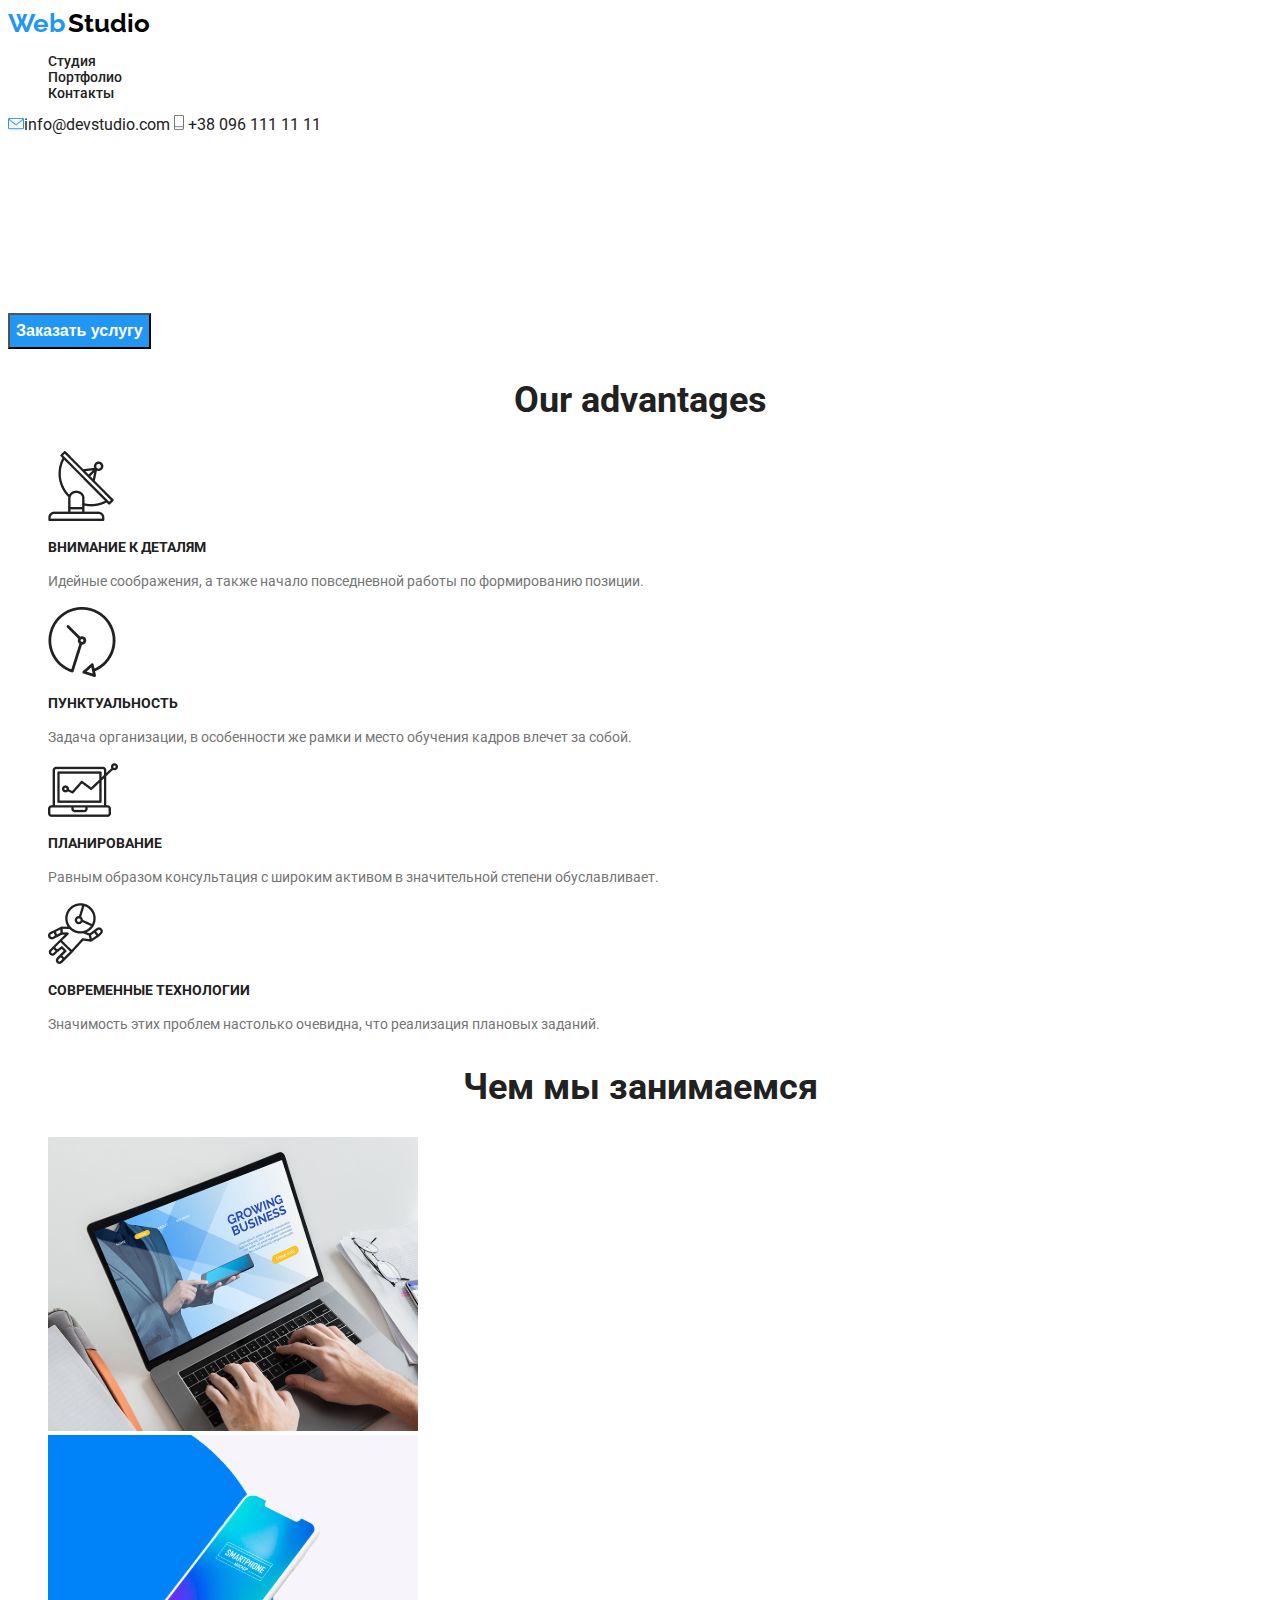
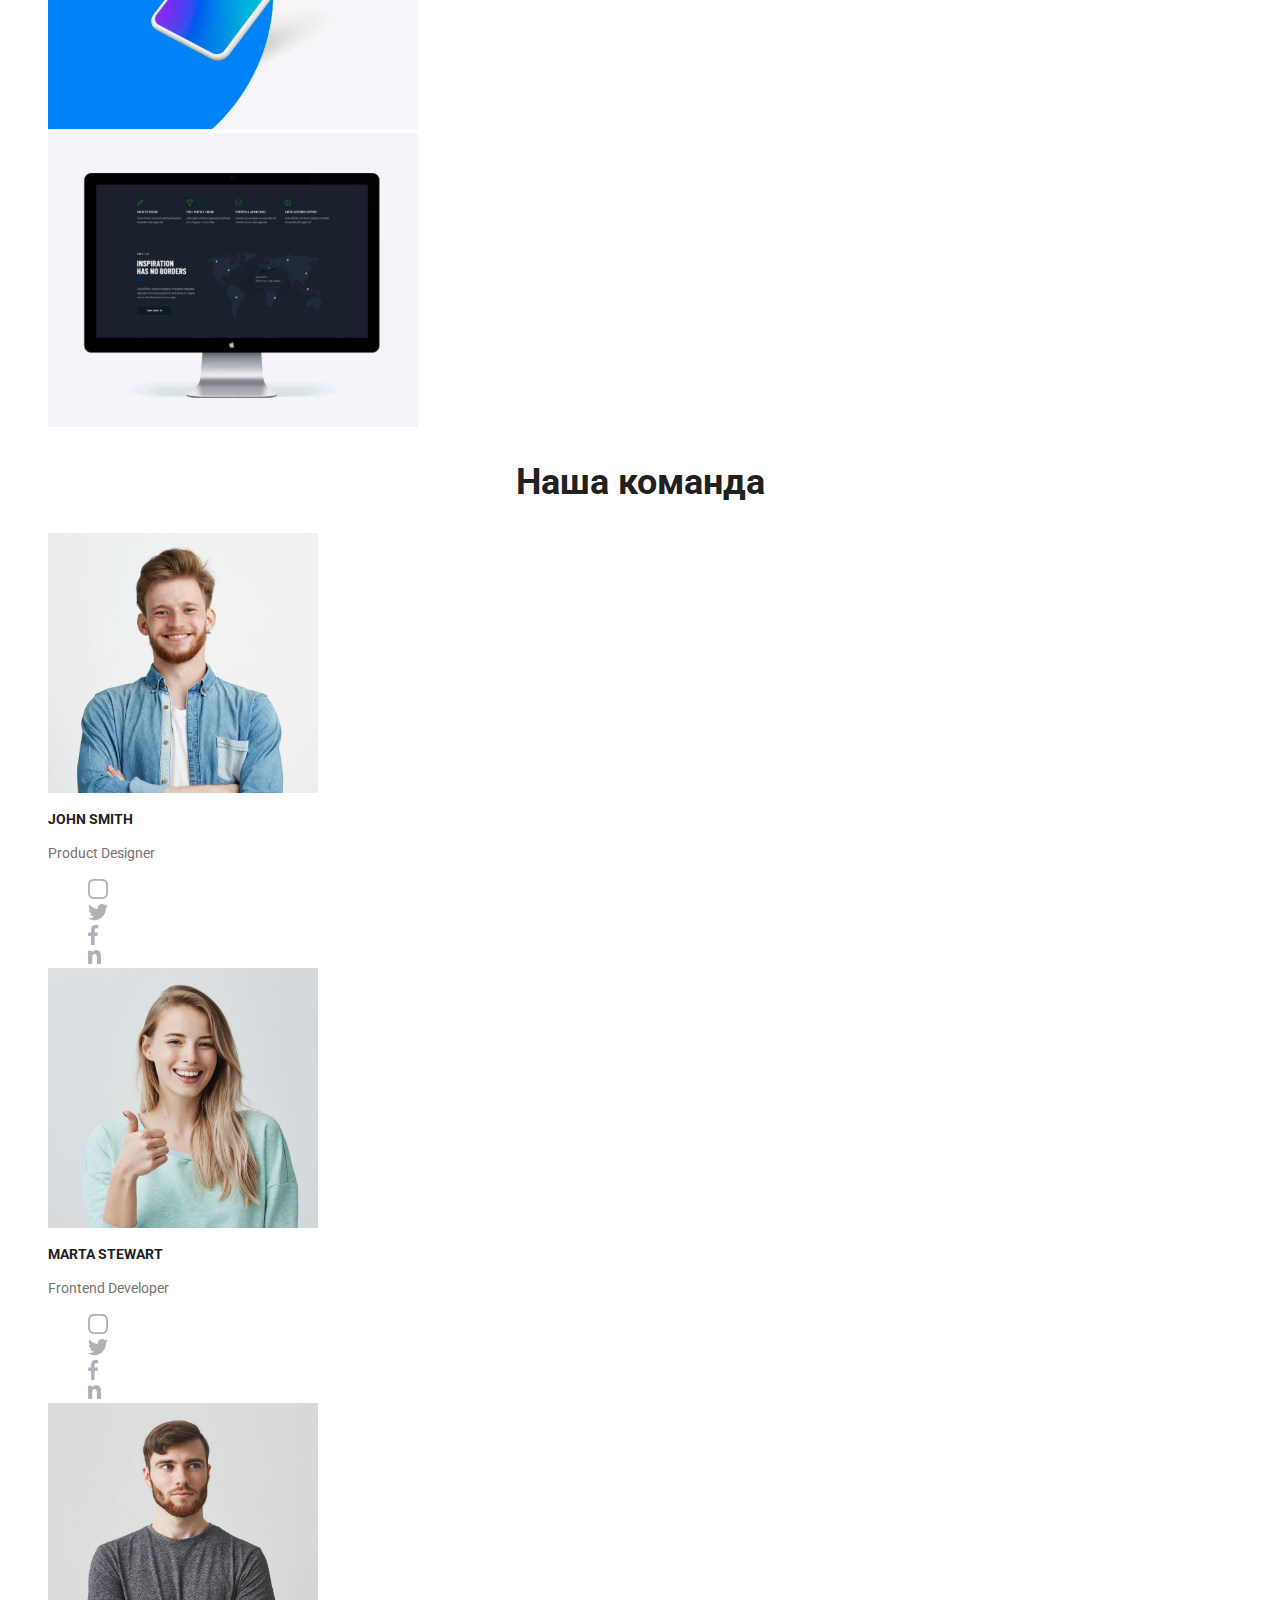
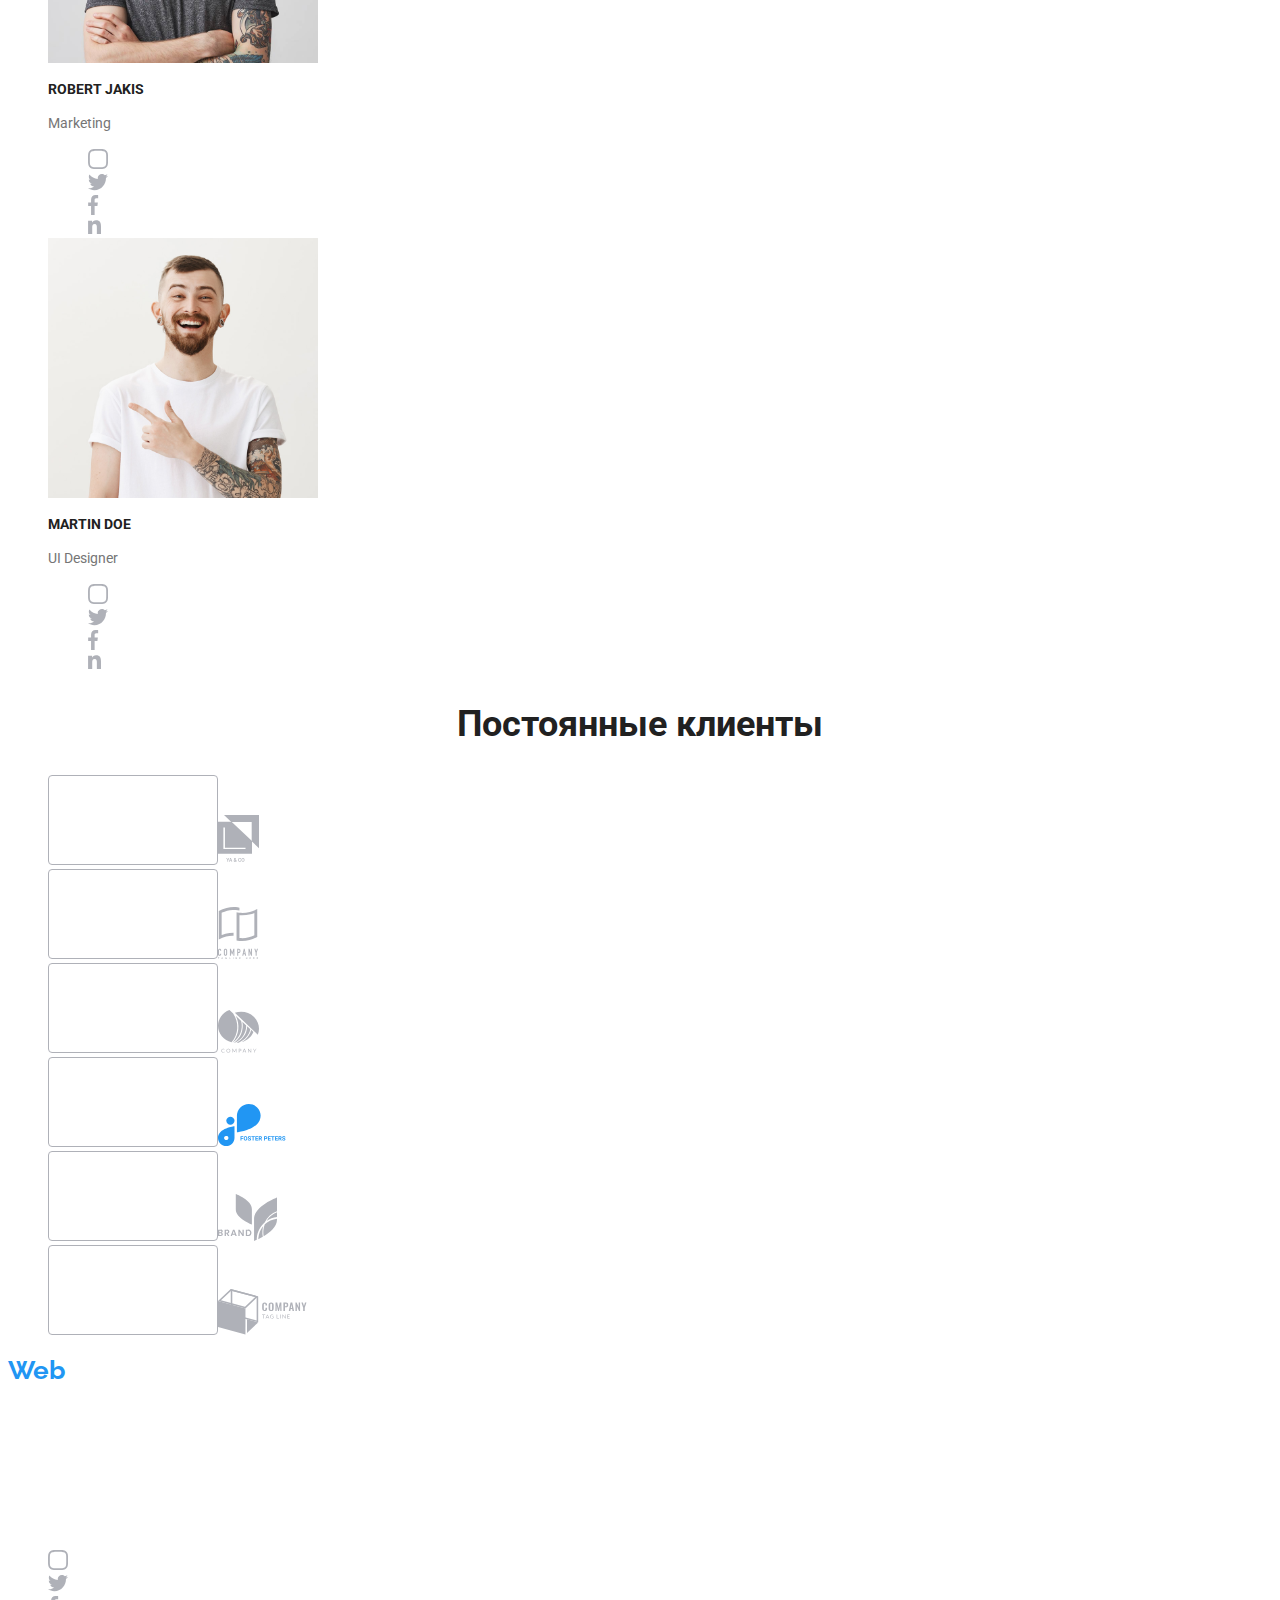
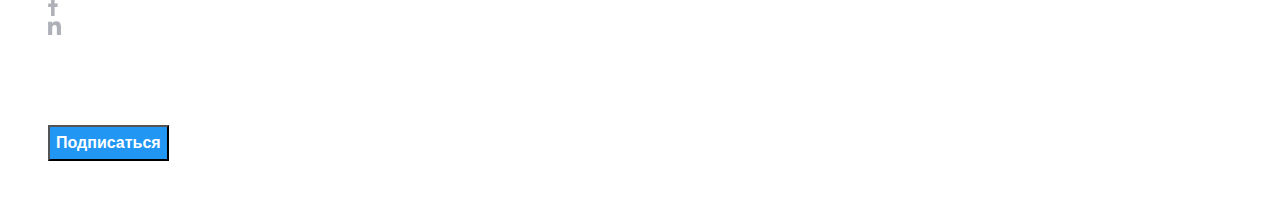
==== index.html @ f3fdbcf2 "скопировала файлы из второго задания" ====
<!DOCTYPE html>
<html lang="">
  <head>
    <meta charset="UTF-8" />
    <meta name="viewport" content="width=device-width, initial-scale=1.0" />
    <title>Document</title>
    <link href="https://fonts.googleapis.com/css2?family=Raleway:wght@700&family=Roboto:wght@400;500;700;900&display=swap"
      rel="stylesheet">
    <link rel="stylesheet" href="./css/styles.css" />
  </head>

  <body>
    <main>
      <header>
        <nav class="nav-site">
          <a href="">
            <span class="logo-web">Web</span>
            <span class="logo-studio">Studio</span>
          </a>
          <ul class="list">
            <li><a class="paragraph" href="">Студия</a></li>
            <li><a class="paragraph" href="./portfolio.html">Портфолио</a></li>
            <li><a class="paragraph" href="">Контакты</a></li>
          </ul>
        </nav>

        <!--Contacts-->
        <div>
          <a class="paragraph" href="mailto:info@devstudio.com"
            ><img
              src="./img/envelope(hover).png"
              alt="иконка почты"
            />info@devstudio.com</a
          >
          <a class="paragraph" href="tel:+380961111111"
            ><img src="./img/Vector.png" alt="иконка телефона" /> +38 096 111 11
            11</a
          >
        </div>
      </header>
      <!--Services-->
      <section>
        <h1 class="main-title">Эффективные решения<br>для вашего бизнеса</h1>
        <button class="frame-button">
          <a class="button" href="">Заказать услугу</a>
        </button>
      </section>
      <!--Our advantages-->
      <section>
        <h2 class="submain-title">Our advantages</h2>
        <ul class="list">
          <li>
            <a href=""><img src="./img/Vector1.png" alt="спутник" /></a>
            <h3 class="title">Внимание к деталям</h3>
            <p class="subtitle">
              Идейные соображения, а также начало повседневной работы по
              формированию позиции.
            </p>
          </li>
          <li>
            <a href=""><img src="./img/Vector2.png" alt="часы" /></a>
            <h3 class="title">Пунктуальность</h3>
            <p class="subtitle">
              Задача организации, в особенности же рамки и место обучения кадров
              влечет за собой.
            </p>
          </li>
          <li>
            <a href=""><img src="./img/Vector3.png" alt="TV" /></a>
            <h3 class="title">Планирование</h3>
            <p class="subtitle">
              Равным образом консультация с широким активом в значительной
              степени обуславливает.
            </p>
          </li>
          <li>
            <a href=""><img src="./img/Vector4.png" alt="человечек" /></a>
            <h3 class="title">Современные технологии</h3>
            <p class="subtitle">
              Значимость этих проблем настолько очевидна, что реализация
              плановых заданий.
            </p>
          </li>
        </ul>
      </section>
      <!--What are you doing-->
      <section>
        <h2 class="submain-title">Чем мы занимаемся</h2>
        <ul class="list">
          <li>
            <img src="./img/img.svg" alt="ноут" /><a class="name-work" href=""
              >Десктопные приложения</a
            >
          </li>
          <li>
            <img src="./img/box.svg" alt="телефон" /><a
              class="name-work"
              href=""
              >Мобильные приложения</a
            >
          </li>
          <li>
            <img src="./img/img1.svg" alt="комп" /><a class="name-work" href=""
              >Дизайнерские решения</a
            >
          </li>
        </ul>
      </section>
      <!--Our team-->
      <section>
        <h2 class="submain-title">Наша команда</h2>
        <ul class="list">
          <li>
            <img src="./img/img2.svg" alt="Джон Смит" />
            <h3 class="title">John Smith</h3>
            <p class="subtitle">Product Designer</p>
            <ul class="list">
              <li>
                <a href=""> <img src="./img/instag.svg" alt="instagram" /></a>
              </li>
              <li>
                <a href=""><img src="./img/messeg.svg" alt="twitter" /></a>
              </li>
              <li><a href="">
                <img src="./img/facebook.svg" alt="facebook" />
              </li></a>
              <li><a href=""><img src="./img/in.svg" alt="in" /></a></li>
            </ul>
          </li>
          <li>
            <img src="./img/img3.svg" alt="Марта Стеварт" />
            <h3 class="title">Marta Stewart</h3>
            <p class="subtitle">Frontend Developer</p>
            <ul class="list">
              <li>
                <a href=""> <img src="./img/instag.svg" alt="instagram" /></a>
              </li>
              <li>
                <a href=""><img src="./img/messeg.svg" alt="twitter" /></a>
              </li>
              <li><a href="">
                  <img src="./img/facebook.svg" alt="facebook" />
              </li></a>
              <li><a href=""><img src="./img/in.svg" alt="in" /></a></li>
            </ul>
          </li>
          <li>
            <img src="./img/img4.svg" alt="Роберт Джекис" />
            <h3 class="title">Robert Jakis</h3>
            <p class="subtitle">Marketing</p>
            <ul class="list">
              <li>
                <a href=""> <img src="./img/instag.svg" alt="instagram" /></a>
              </li>
              <li>
                <a href=""><img src="./img/messeg.svg" alt="twitter" /></a>
              </li>
              <li><a href="">
                  <img src="./img/facebook.svg" alt="facebook" />
              </li></a>
              <li><a href=""><img src="./img/in.svg" alt="in" /></a></li>
            </ul>
          </li>
          <li>
            <img src="./img/img5.svg" alt="Мартин До" />
            <h3 class="title">Martin Doe</h3>
            <p class="subtitle">UI Designer</p>
            <ul class="list">
              <li>
                <a href=""> <img src="./img/instag.svg" alt="instagram" /></a>
              </li>
              <li>
                <a href=""><img src="./img/messeg.svg" alt="twitter" /></a>
              </li>
              <li><a href="">
                  <img src="./img/facebook.svg" alt="facebook" />
              </li></a>
              <li><a href=""><img src="./img/in.svg" alt="in" /></a></li>
            </ul>
          </li>
        </ul>
      </section>
      <!--Regular customers-->
      <section>
        <h2 class="submain-title">Постоянные клиенты</h2>
        <ul class="list"> 
          <li>
            <a href=""
              ><img src="./img/Rectangle9.svg" alt="рамка" /><img
                src="./img/logo1.svg"
                alt="логотип"
            /></a>
          </li>
          <li>
            <a href=""
              ><img src="./img/Rectangle9.svg" alt="рамка" /><img
                src="./img/logо2.svg"
                alt="логотип"
            /></a>
          </li>
          <li>
            <a href=""
              ><img src="./img/Rectangle9.svg" alt="рамка" /><img
                src="./img/logo3.svg"
                alt="логотип"
            /></a>
          </li>
          <li>
            <a href=""
              ><img src="./img/Rectangle9.svg" alt="рамка" /><img
                src="./img/logo4.svg"
                alt="логотип"
            /></a>
          </li>
          <li>
            <a href=""
              ><img src="./img/Rectangle9.svg" alt="рамка" /><img
                src="./img/logo5.svg"
                alt="логотип"
            /></a>
          </li>
          <li>
            <a href=""
              ><img src="./img/Rectangle9.svg" alt="рамка" /><img
                src="./img/logo6.svg"
                alt="логотип"
            /></a>
          </li>
        </ul>
      </section>
    </main>

    <!--Footer-->
    <footer>
      <div>
        <p><a href="">
          <span class="logo-web">Web</span>
          <span class="title-logo-white">Studio</span>
        </a></p>
        <ul class="list">
          <li><p class="adress">г. Киев, пр-т Леси Украинки, 26</p></li>
          <li><p class="unique">info@example.com</p></li>
          <li><p class="unique"> +38 099 111 11 11</p></li>
        </ul>
      </div>

      <div>
        <p class="title-white">Присоединяйтесь</p>
        <ul class="list">
          <li>
            <a href=""><img src="./img/instag.svg" alt="instagram" /></a>
          </li>
          <li>
            <a href=""><img src="./img/messeg.svg" alt="twitter" /></a>
          </li>
          <li>
            <a href=""><img src="./img/facebook.svg" alt="facebook" /></a>
          </li>
          <li>
            <a href=""><img src="./img/in.svg" alt="in" /></a>
          </li>
        </ul>
      </div>

      <div>
        <p class="title-white">Подпишитесь на рассылку</p>
        <ul class="list">
          <li>
            <p class="unique">E-mail</p>
          </li>
          <li>
            <button class="frame-button"><a class="button" href="">Подписаться</a></button>
          </li>
        </ul>
      </div>

      <div>
        <p class="unique">2020 | Developed by GoIT Students</p>
      </div>
    </footer>
  </body>
</html>
---- css/styles.css ----
/* цвет вторичного текста #2196F3;*/
/* цвет основного текста #757575; */
/* доп. цвет для заоголвков #212121 */
/* цвет лого #000000; */
/* цвет текста героя и кнопок #FFFFFF */
/* неповторимый цвет rgba(255, 255, 255, 0.6); */

:root {
  --primary-text-color: #2196f3;
  --title-text-color: #212121;
  --main-text: #757575;
  --accent-color: #ffffff;
  --logo-color: #000000;
  --unique-color: rgba(255, 255, 255, 0.6);
}
a {
  text-decoration: none;
}

body {
  font-family: "Roboto", sans-serif;
  font-style: normal;
}

.list {
  list-style: none;
}

.logo-web {
  color: var(--primary-text-color);
  font-family: "Raleway", sans-serif;
  font-weight: 700;

  font-size: 26px;
  line-height: 31px;
  letter-spacing: 1.2;
}

.logo-studio {
  color: var(--logo-color);
  font-family: "Raleway", sans-serif;
  font-weight: 700;
  font-size: 26px;
  line-height: 31px;
  letter-spacing: 1.2;
}

.paragraph {
  color: var(--title-text-color);
}

.paragraph:hover,
.paragraph:focus {
  color: var(--primary-text-color);
}

.main-title {
  color: var(--accent-color);
  font-weight: 900;
  font-size: 44px;
  line-height: 60px;
  text-align: center;
  letter-spacing: 1.36;
  text-transform: uppercase;
}

.button {
  color: var(--accent-color);
  font-weight: 700;
  font-size: 16px;
  line-height: 30px;
  align-items: center;
  text-align: center;
  letter-spacing: 1.88;
}

.frame-button {
  background: #2196f3;
}

.title {
  color: var(--title-text-color);
  font-weight: 700;
  font-size: 14px;
  line-height: 16px;
  letter-spacing: 1.14;
  text-transform: uppercase;
}

.subtitle {
  color: var(--main-text);
  font-weight: 400;
  font-size: 14px;
  line-height: 24px;
  letter-spacing: 1.71;
}

.submain-title {
  color: var(--title-text-color);
  font-weight: 700;
  font-size: 36px;
  line-height: 42px;
  text-align: center;
  letter-spacing: 1.17;
}

.name-work {
  color: var(--accent-color);
  font-weight: 700;
  font-size: 14px;
  line-height: 16px;
  text-align: center;
  letter-spacing: 1.14;
  text-transform: uppercase;
}

.title-white {
  color: var(--accent-color);
  font-weight: 700;
  font-size: 14px;
  line-height: 16px;
  letter-spacing: 1.14;
  text-transform: uppercase;
}

.unique {
  color: var(--unique-color);
  font-weight: 400;
  font-size: 14px;
  line-height: 24px;
  letter-spacing: 1.71;
}

.nav-site {
  font-weight: 500;
  font-size: 14px;
  line-height: 16px;
  letter-spacing: 1.14;
}

.title-logo-white {
  color: var(--accent-color);
  font-family: "Raleway", sans-serif;
  font-weight: 700;
  font-size: 26px;
  line-height: 31px;
  letter-spacing: 1.2;
}

.adress {
  color: var(--accent-color);
  font-weight: normal;
  font-size: 14px;
  line-height: 24px;
  letter-spacing: 1.71;
}

.button-port {
  color: var(--title-text-color);
  font-weight: bold;
  font-size: 16px;
  line-height: 26px;
  letter-spacing: 1.6;
}

.title-port {
  color: var(--title-text-color);
  font-weight: bold;
  font-size: 18px;
  line-height: 36px;
  letter-spacing: 2;
}

.techno {
  color: var(--accent-color);
  font-weight: 400;
  font-size: 18px;
  line-height: 28px;
  letter-spacing: 1.56;
}
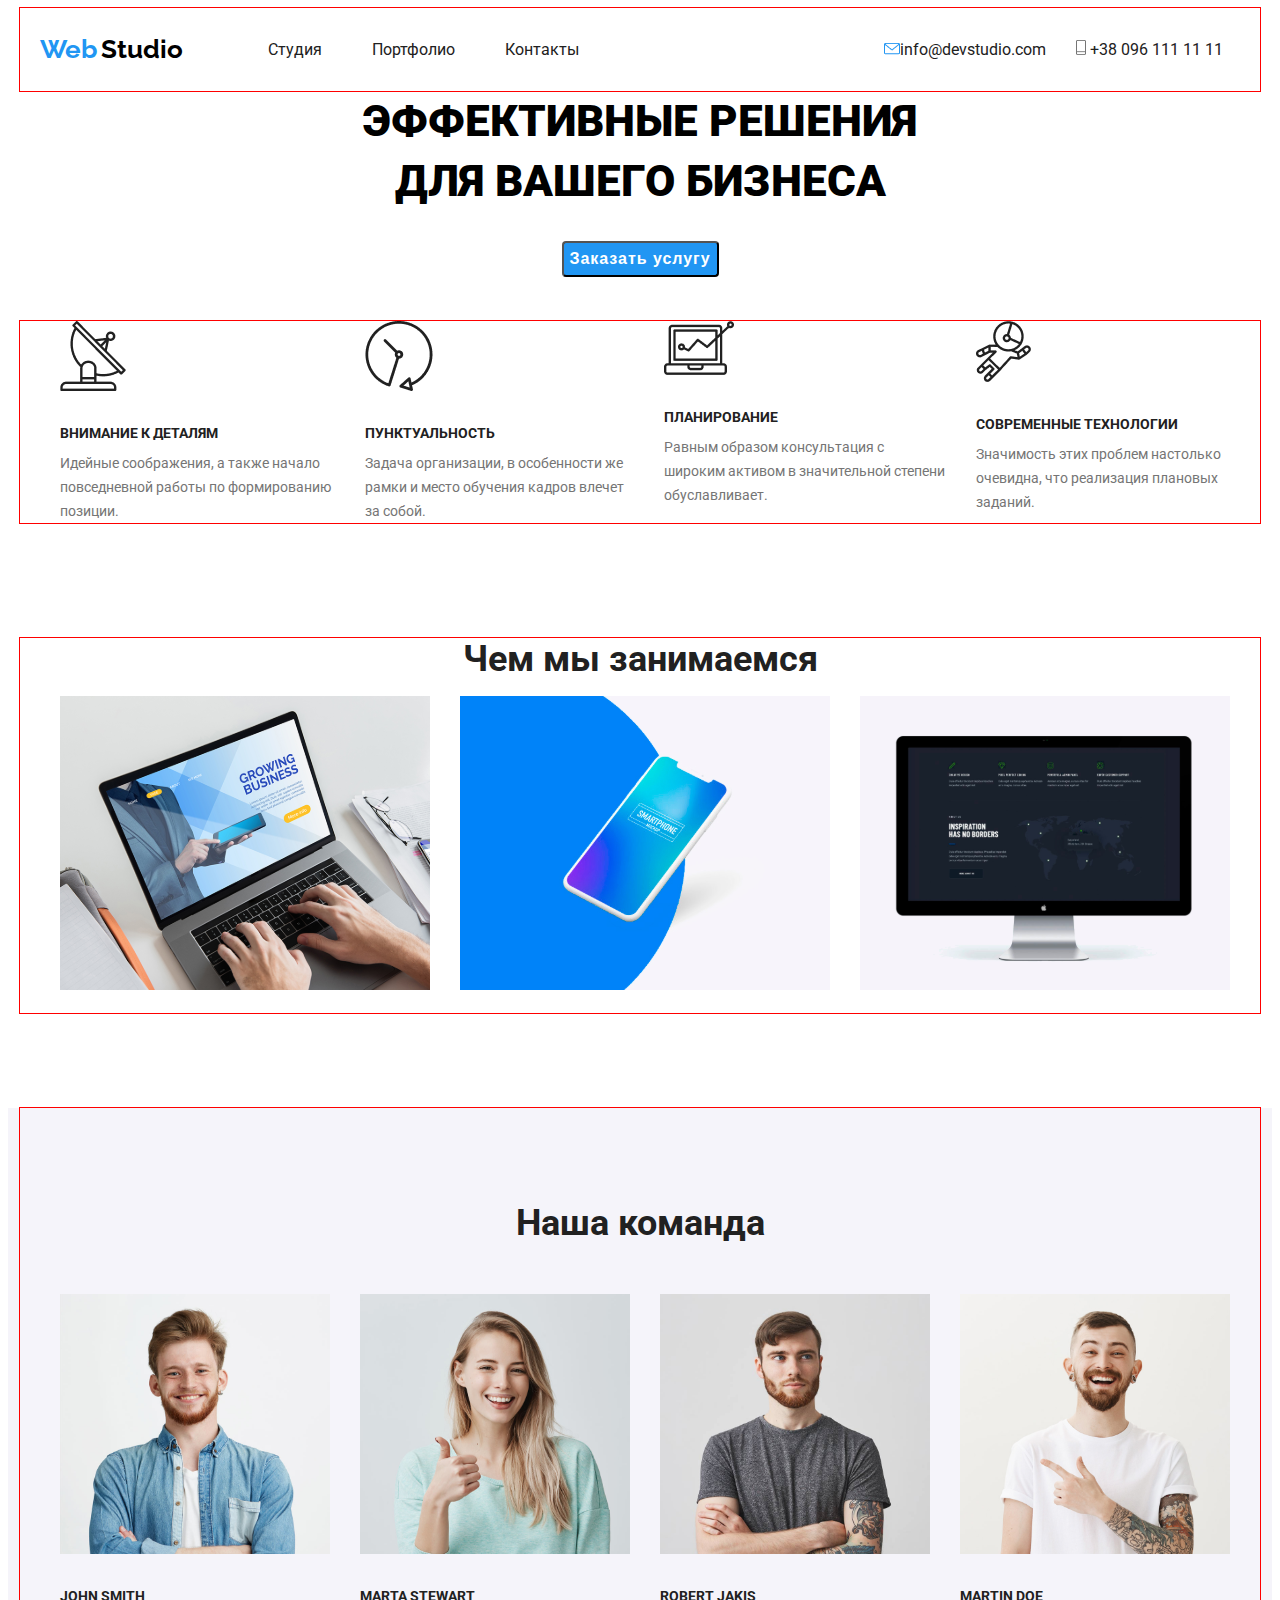
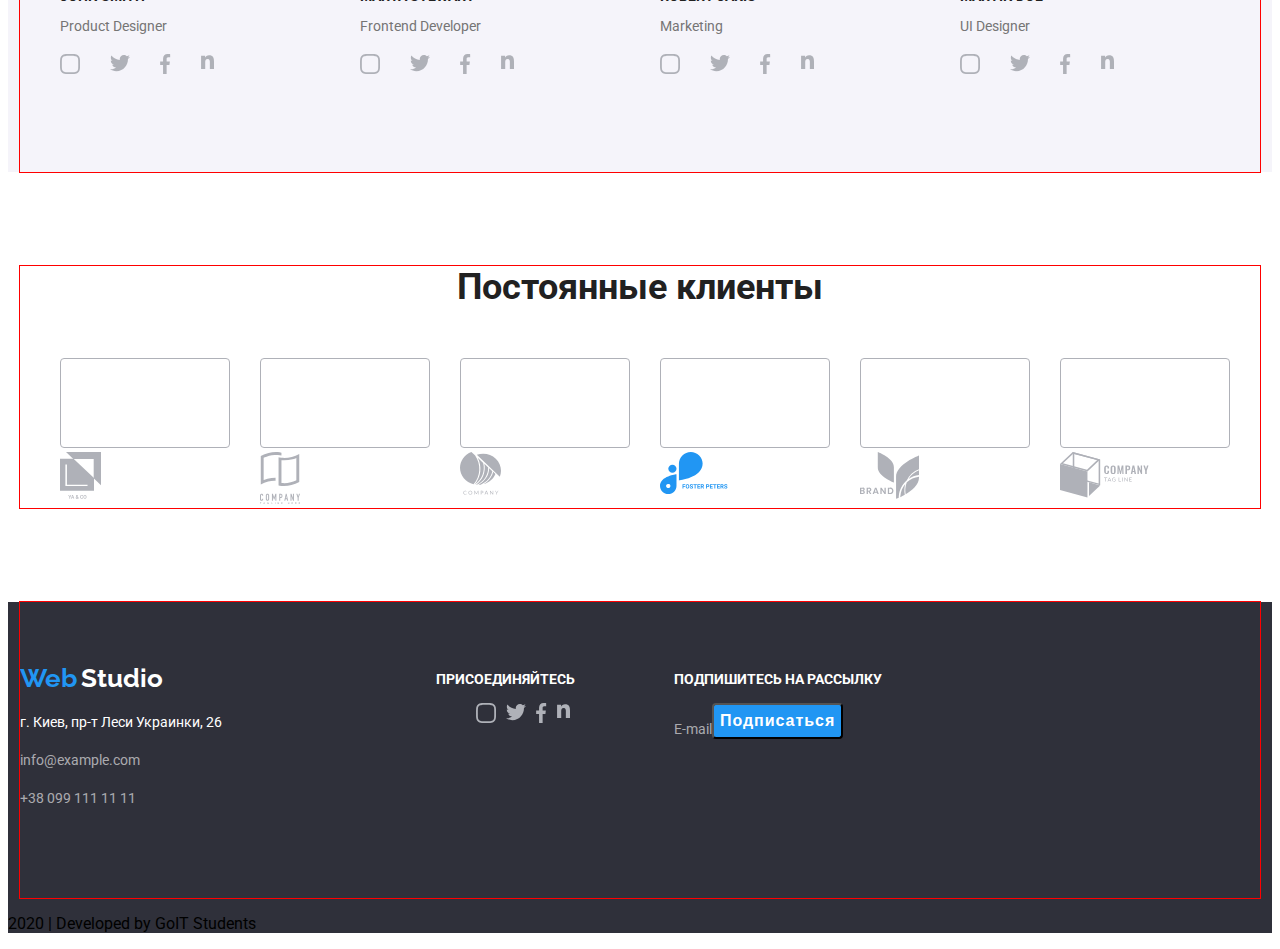
==== commit 29d83a59: "добавила стили на страницу студии" ====
--- a/index.html
+++ b/index.html
@@ -6,40 +6,37 @@
     <title>Document</title>
     <link href="https://fonts.googleapis.com/css2?family=Raleway:wght@700&family=Roboto:wght@400;500;700;900&display=swap"
       rel="stylesheet">
+    <link rel="stylesheet" href="./https://cdnjs.cloudflare.com/ajax/libs/modern-normalize/0.6.0/modern-normalize.min.css" />
     <link rel="stylesheet" href="./css/styles.css" />
   </head>
 
   <body>
     <main>
       <header>
-        <nav class="nav-site">
+       <div class="container main-nav">
+         
           <a href="">
-            <span class="logo-web">Web</span>
-            <span class="logo-studio">Studio</span>
+             <span class="logo-web">Web</span>
+             <span class="logo-studio">Studio</span>
           </a>
-          <ul class="list">
-            <li><a class="paragraph" href="">Студия</a></li>
-            <li><a class="paragraph" href="./portfolio.html">Портфолио</a></li>
-            <li><a class="paragraph" href="">Контакты</a></li>
+           <ul class="list site-nav-item">
+             <li class="site-nav-item"><a class="site-nav-item paragraph" href="">Студия</a></li>
+             <li class="site-nav-item"><a class="site-nav-item paragraph" href="./portfolio.html">Портфолио</a></li>
+             <li class="site-nav-item"><a class="site-nav-item paragraph" href="">Контакты</a></li>
           </ul>
-        </nav>
-
-        <!--Contacts-->
-        <div>
-          <a class="paragraph" href="mailto:info@devstudio.com"
-            ><img
-              src="./img/envelope(hover).png"
-              alt="иконка почты"
-            />info@devstudio.com</a
-          >
-          <a class="paragraph" href="tel:+380961111111"
-            ><img src="./img/Vector.png" alt="иконка телефона" /> +38 096 111 11
-            11</a
-          >
-        </div>
-      </header>
+         
+         <div class="list nav">
+          <a class="paragraph" href="mailto:info@devstudio.com">
+             <img src="./img/envelope(hover).png" alt="иконка почты"/>info@devstudio.com
+          </a>
+          <a class="paragraph" href="tel:+380961111111"><img src="./img/Vector.png" alt="иконка телефона" /> 
+             +38 096 111 11 11
+          </a>
+         </div>
+        </div>
+     </header>
       <!--Services-->
-      <section>
+      <section class="section hero">
         <h1 class="main-title">Эффективные решения<br>для вашего бизнеса</h1>
         <button class="frame-button">
           <a class="button" href="">Заказать услугу</a>
@@ -47,9 +44,10 @@
       </section>
       <!--Our advantages-->
       <section>
-        <h2 class="submain-title">Our advantages</h2>
-        <ul class="list">
-          <li>
+        <h2 class="hidden">Our advantages</h2>
+        <div class="container" >
+        <ul class="list advantages">
+          <li class="item">
             <a href=""><img src="./img/Vector1.png" alt="спутник" /></a>
             <h3 class="title">Внимание к деталям</h3>
             <p class="subtitle">
@@ -57,7 +55,7 @@
               формированию позиции.
             </p>
           </li>
-          <li>
+          <li class="item">
             <a href=""><img src="./img/Vector2.png" alt="часы" /></a>
             <h3 class="title">Пунктуальность</h3>
             <p class="subtitle">
@@ -65,7 +63,7 @@
               влечет за собой.
             </p>
           </li>
-          <li>
+          <li class="item">
             <a href=""><img src="./img/Vector3.png" alt="TV" /></a>
             <h3 class="title">Планирование</h3>
             <p class="subtitle">
@@ -73,7 +71,7 @@
               степени обуславливает.
             </p>
           </li>
-          <li>
+          <li class="item">
             <a href=""><img src="./img/Vector4.png" alt="человечек" /></a>
             <h3 class="title">Современные технологии</h3>
             <p class="subtitle">
@@ -82,144 +80,152 @@
             </p>
           </li>
         </ul>
+        </div>
       </section>
       <!--What are you doing-->
-      <section>
-        <h2 class="submain-title">Чем мы занимаемся</h2>
-        <ul class="list">
-          <li>
+      <section class="section">
+        <div class="container">
+        <h2 class="submain-title doing">Чем мы занимаемся</h2>
+        <ul class="list work">
+          <li class="item">
             <img src="./img/img.svg" alt="ноут" /><a class="name-work" href=""
               >Десктопные приложения</a
             >
           </li>
-          <li>
+          <li class="item">
             <img src="./img/box.svg" alt="телефон" /><a
               class="name-work"
               href=""
               >Мобильные приложения</a
             >
           </li>
-          <li>
+          <li class="item">
             <img src="./img/img1.svg" alt="комп" /><a class="name-work" href=""
               >Дизайнерские решения</a
             >
           </li>
         </ul>
+        </div>
       </section>
       <!--Our team-->
-      <section>
-        <h2 class="submain-title">Наша команда</h2>
-        <ul class="list">
-          <li>
+      <section class="section color"> 
+        <div class="container">
+        <h2 class="submain-title team">Наша команда</h2>
+        <ul class="list worker">
+          <li class="item">
             <img src="./img/img2.svg" alt="Джон Смит" />
             <h3 class="title">John Smith</h3>
             <p class="subtitle">Product Designer</p>
-            <ul class="list">
-              <li>
+            <ul class="list icon">
+              <li class="item">
                 <a href=""> <img src="./img/instag.svg" alt="instagram" /></a>
               </li>
-              <li>
+              <li class="item">
                 <a href=""><img src="./img/messeg.svg" alt="twitter" /></a>
               </li>
-              <li><a href="">
+              <li class="item"><a href="">
                 <img src="./img/facebook.svg" alt="facebook" />
-              </li></a>
+              </li class="item"></a>
               <li><a href=""><img src="./img/in.svg" alt="in" /></a></li>
             </ul>
           </li>
-          <li>
+          <li class="item">
             <img src="./img/img3.svg" alt="Марта Стеварт" />
             <h3 class="title">Marta Stewart</h3>
             <p class="subtitle">Frontend Developer</p>
-            <ul class="list">
-              <li>
+            <ul class="list icon">
+              <li class="item">
                 <a href=""> <img src="./img/instag.svg" alt="instagram" /></a>
               </li>
-              <li>
+              <li class="item">
                 <a href=""><img src="./img/messeg.svg" alt="twitter" /></a>
               </li>
-              <li><a href="">
+              <li class="item"><a href="">
                   <img src="./img/facebook.svg" alt="facebook" />
-              </li></a>
+              </li class="item"></a>
               <li><a href=""><img src="./img/in.svg" alt="in" /></a></li>
             </ul>
           </li>
-          <li>
+          <li class="item">
             <img src="./img/img4.svg" alt="Роберт Джекис" />
             <h3 class="title">Robert Jakis</h3>
             <p class="subtitle">Marketing</p>
-            <ul class="list">
-              <li>
+            <ul class="list icon">
+              <li class="item">
                 <a href=""> <img src="./img/instag.svg" alt="instagram" /></a>
               </li>
-              <li>
+              <li class="item">
                 <a href=""><img src="./img/messeg.svg" alt="twitter" /></a>
               </li>
-              <li><a href="">
+              <li class="item"><a href="">
                   <img src="./img/facebook.svg" alt="facebook" />
-              </li></a>
+              </li class="item"></a>
               <li><a href=""><img src="./img/in.svg" alt="in" /></a></li>
             </ul>
           </li>
-          <li>
+          <li class="item">
             <img src="./img/img5.svg" alt="Мартин До" />
             <h3 class="title">Martin Doe</h3>
             <p class="subtitle">UI Designer</p>
-            <ul class="list">
-              <li>
+            <ul class="list icon">
+              <li class="item">
                 <a href=""> <img src="./img/instag.svg" alt="instagram" /></a>
               </li>
-              <li>
+              <li class="item">
                 <a href=""><img src="./img/messeg.svg" alt="twitter" /></a>
               </li>
-              <li><a href="">
+              <li class="item"><a href="">
                   <img src="./img/facebook.svg" alt="facebook" />
               </li></a>
-              <li><a href=""><img src="./img/in.svg" alt="in" /></a></li>
+              <li class="item"><a href=""><img src="./img/in.svg" alt="in" /></a></li>
             </ul>
           </li>
         </ul>
+        </div>
       </section>
       <!--Regular customers-->
-      <section>
-        <h2 class="submain-title">Постоянные клиенты</h2>
-        <ul class="list"> 
-          <li>
+      <section class="section">
+       <div class="container">
+
+        
+       <h2 class="submain-title customer">Постоянные клиенты</h2>
+        <ul class="list klient"> 
+          <li class="item">
             <a href=""
               ><img src="./img/Rectangle9.svg" alt="рамка" /><img
                 src="./img/logo1.svg"
                 alt="логотип"
             /></a>
           </li>
-          <li>
+          <li class="item">
             <a href=""
               ><img src="./img/Rectangle9.svg" alt="рамка" /><img
                 src="./img/logо2.svg"
                 alt="логотип"
             /></a>
           </li>
-          <li>
+          <li class="item">
             <a href=""
               ><img src="./img/Rectangle9.svg" alt="рамка" /><img
                 src="./img/logo3.svg"
                 alt="логотип"
             /></a>
           </li>
-          <li>
+          <li class="item">
             <a href=""
               ><img src="./img/Rectangle9.svg" alt="рамка" /><img
                 src="./img/logo4.svg"
                 alt="логотип"
             /></a>
           </li>
-          <li>
+          <li class="item">
             <a href=""
               ><img src="./img/Rectangle9.svg" alt="рамка" /><img
                 src="./img/logo5.svg"
                 alt="логотип"
             /></a>
           </li>
-          <li>
+          <li class="item">
             <a href=""
               ><img src="./img/Rectangle9.svg" alt="рамка" /><img
                 src="./img/logo6.svg"
@@ -227,44 +233,49 @@
             /></a>
           </li>
         </ul>
+        </div>
       </section>
     </main>
 
     <!--Footer-->
-    <footer>
-      <div>
-        <p><a href="">
+    <footer class="page-footer">
+      <div class="container footer">
+       <div>
+       <p>
+          <a href="">
           <span class="logo-web">Web</span>
-          <span class="title-logo-white">Studio</span>
-        </a></p>
-        <ul class="list">
+          <span class="title-logo-white">Studio</span></a>
+        </p>
+        <ul class="list contact">
           <li><p class="adress">г. Киев, пр-т Леси Украинки, 26</p></li>
           <li><p class="unique">info@example.com</p></li>
           <li><p class="unique"> +38 099 111 11 11</p></li>
         </ul>
-      </div>
-
-      <div>
+       </div>
+       
+
+       <div class="join-in">
         <p class="title-white">Присоединяйтесь</p>
-        <ul class="list">
-          <li>
+        
+        <ul class="list list-join">
+          <li class="item">
             <a href=""><img src="./img/instag.svg" alt="instagram" /></a>
           </li>
-          <li>
+          <li class="item">
             <a href=""><img src="./img/messeg.svg" alt="twitter" /></a>
           </li>
-          <li>
+          <li class="item">
             <a href=""><img src="./img/facebook.svg" alt="facebook" /></a>
           </li>
-          <li>
+          <li class="item">
             <a href=""><img src="./img/in.svg" alt="in" /></a>
           </li>
         </ul>
-      </div>
-
-      <div>
+       </div>
+
+       <div class="mail">
         <p class="title-white">Подпишитесь на рассылку</p>
-        <ul class="list">
+        <ul class="list list-mail">
           <li>
             <p class="unique">E-mail</p>
           </li>
@@ -272,11 +283,19 @@
             <button class="frame-button"><a class="button" href="">Подписаться</a></button>
           </li>
         </ul>
+       </div>
       </div>
-
-      <div>
-        <p class="unique">2020 | Developed by GoIT Students</p>
-      </div>
+      
+      <p>2020 | Developed by GoIT Students</p>
+      
+      
     </footer>
   </body>
+
+
+  
+
+
+
+  </footer>
 </html>
--- a/css/styles.css
+++ b/css/styles.css
@@ -4,6 +4,16 @@
 /* цвет лого #000000; */
 /* цвет текста героя и кнопок #FFFFFF */
 /* неповторимый цвет rgba(255, 255, 255, 0.6); */
+
+html {
+  box-sizing: border-box;
+}
+
+*,
+*::before,
+*::after {
+  box-sizing: inherit;
+}
 
 :root {
   --primary-text-color: #2196f3;
@@ -25,6 +35,68 @@
 .list {
   list-style: none;
 }
+.site-nav-item:not(:last-child) {
+  margin-right: 50px;
+}
+
+.list.site-nav-item {
+  display: flex;
+  margin-top: 0px;
+  margin-bottom: 0px;
+  margin-right: 0px;
+  margin-left: 85px;
+  padding-left: 0px;
+}
+
+.list.nav {
+  display: flex;
+  margin-top: 0px;
+  margin-bottom: 0px;
+  margin-right: 0px;
+  margin-left: 305px;
+  padding-left: 0px;
+}
+
+.site-nav-item.paragraph {
+  display: block;
+  padding-top: 32px;
+  padding-bottom: 32px;
+  padding-left: 0px;
+}
+
+.list .title {
+  margin-top: 30px;
+  margin-bottom: 0px;
+}
+
+.list .subtitle {
+  margin-top: 10px;
+  margin-bottom: 0px;
+}
+
+.list.icon {
+  margin-top: 16px;
+  margin-bottom: 0px;
+
+  display: flex;
+  padding-left: 0px;
+  padding-bottom: 94px;
+}
+
+.list.icon .item {
+  margin-right: 10px;
+}
+
+.list.klient {
+  display: flex;
+  margin-top: 50px;
+  margin-bottom: 0px;
+  justify-content: center;
+}
+
+.list.klient .item {
+  margin-right: 30px;
+}
 
 .logo-web {
   color: var(--primary-text-color);
@@ -47,6 +119,13 @@
 
 .paragraph {
   color: var(--title-text-color);
+  padding-top: 32px;
+  padding-bottom: 32px;
+  display: block;
+}
+
+.paragraph:not(:last-child) {
+  margin-right: 30px;
 }
 
 .paragraph:hover,
@@ -54,8 +133,15 @@
   color: var(--primary-text-color);
 }
 
+.section.hero {
+  text-align: center;
+}
+
 .main-title {
-  color: var(--accent-color);
+  margin-top: 0px;
+  margin-bottom: 30px;
+
+  color: 000000;
   font-weight: 900;
   font-size: 44px;
   line-height: 60px;
@@ -69,13 +155,12 @@
   font-weight: 700;
   font-size: 16px;
   line-height: 30px;
-  align-items: center;
-  text-align: center;
-  letter-spacing: 1.88;
+  letter-spacing: 0.06em;
 }
 
 .frame-button {
   background: #2196f3;
+  border-radius: 4px;
 }
 
 .title {
@@ -103,7 +188,31 @@
   text-align: center;
   letter-spacing: 1.17;
 }
-
+.submain-title.doing {
+  margin-top: 115px;
+  margin-bottom: 0px;
+}
+
+.submain-title.team {
+  margin-top: 95px;
+  margin-bottom: 0px;
+  padding-top: 94px;
+}
+
+.submain-title.customer {
+  margin-top: 94px;
+  margin-bottom: 0px;
+}
+
+.section.color {
+  background-color: #f5f4fa;
+}
+
+.hidden {
+  visibility: hidden;
+  margin-top: 0px;
+  margin-bottom: 0px;
+}
 .name-work {
   color: var(--accent-color);
   font-weight: 700;
@@ -123,12 +232,37 @@
   text-transform: uppercase;
 }
 
+.join-in {
+  padding-top: 10px;
+  padding-right: 94px;
+}
+
+.list.list-join {
+  display: flex;
+}
+
+.list.list-join .item {
+  margin-right: 10px;
+}
+
+.mail {
+  padding-right: 215px;
+  padding-top: 10px;
+}
+
+.list-mail {
+  display: flex;
+  padding-right: 0px;
+  padding-left: 0px;
+}
+
 .unique {
   color: var(--unique-color);
   font-weight: 400;
   font-size: 14px;
   line-height: 24px;
   letter-spacing: 1.71;
+  background-color: #2f303a;
 }
 
 .nav-site {
@@ -136,6 +270,56 @@
   font-size: 14px;
   line-height: 16px;
   letter-spacing: 1.14;
+}
+
+.container {
+  margin-left: auto;
+  margin-right: auto;
+  outline: 1px solid red;
+
+  width: 1240px;
+}
+
+.main-nav {
+  display: flex;
+  align-items: center;
+  padding-left: 20px;
+  padding-right: 20px;
+}
+
+.advantages {
+  display: flex;
+  justify-content: center;
+}
+
+.list.contact {
+  margin-left: 0px;
+  padding-left: 0px;
+  margin-top: 8px;
+  margin-bottom: 88px;
+}
+
+.list.advantages .item {
+  margin-right: 30px;
+}
+
+.list.work {
+  display: flex;
+  justify-content: center;
+}
+
+.list.work .item {
+  margin-right: 30px;
+}
+
+.list.worker {
+  display: flex;
+  justify-content: center;
+  margin-top: 50px;
+}
+
+.list.worker .item {
+  margin-right: 30px;
 }
 
 .title-logo-white {
@@ -153,6 +337,7 @@
   font-size: 14px;
   line-height: 24px;
   letter-spacing: 1.71;
+  padding-right: 214px;
 }
 
 .button-port {
@@ -178,3 +363,20 @@
   line-height: 28px;
   letter-spacing: 1.56;
 }
+
+.container.footer {
+  display: flex;
+
+  margin-top: 94px;
+  margin-bottom: 0px;
+  padding-top: 45px;
+}
+
+.page-footer {
+  background-color: #2f303a;
+}
+
+.footer-logo {
+  padding-top: 45px;
+  padding-bottom: 0px;
+}
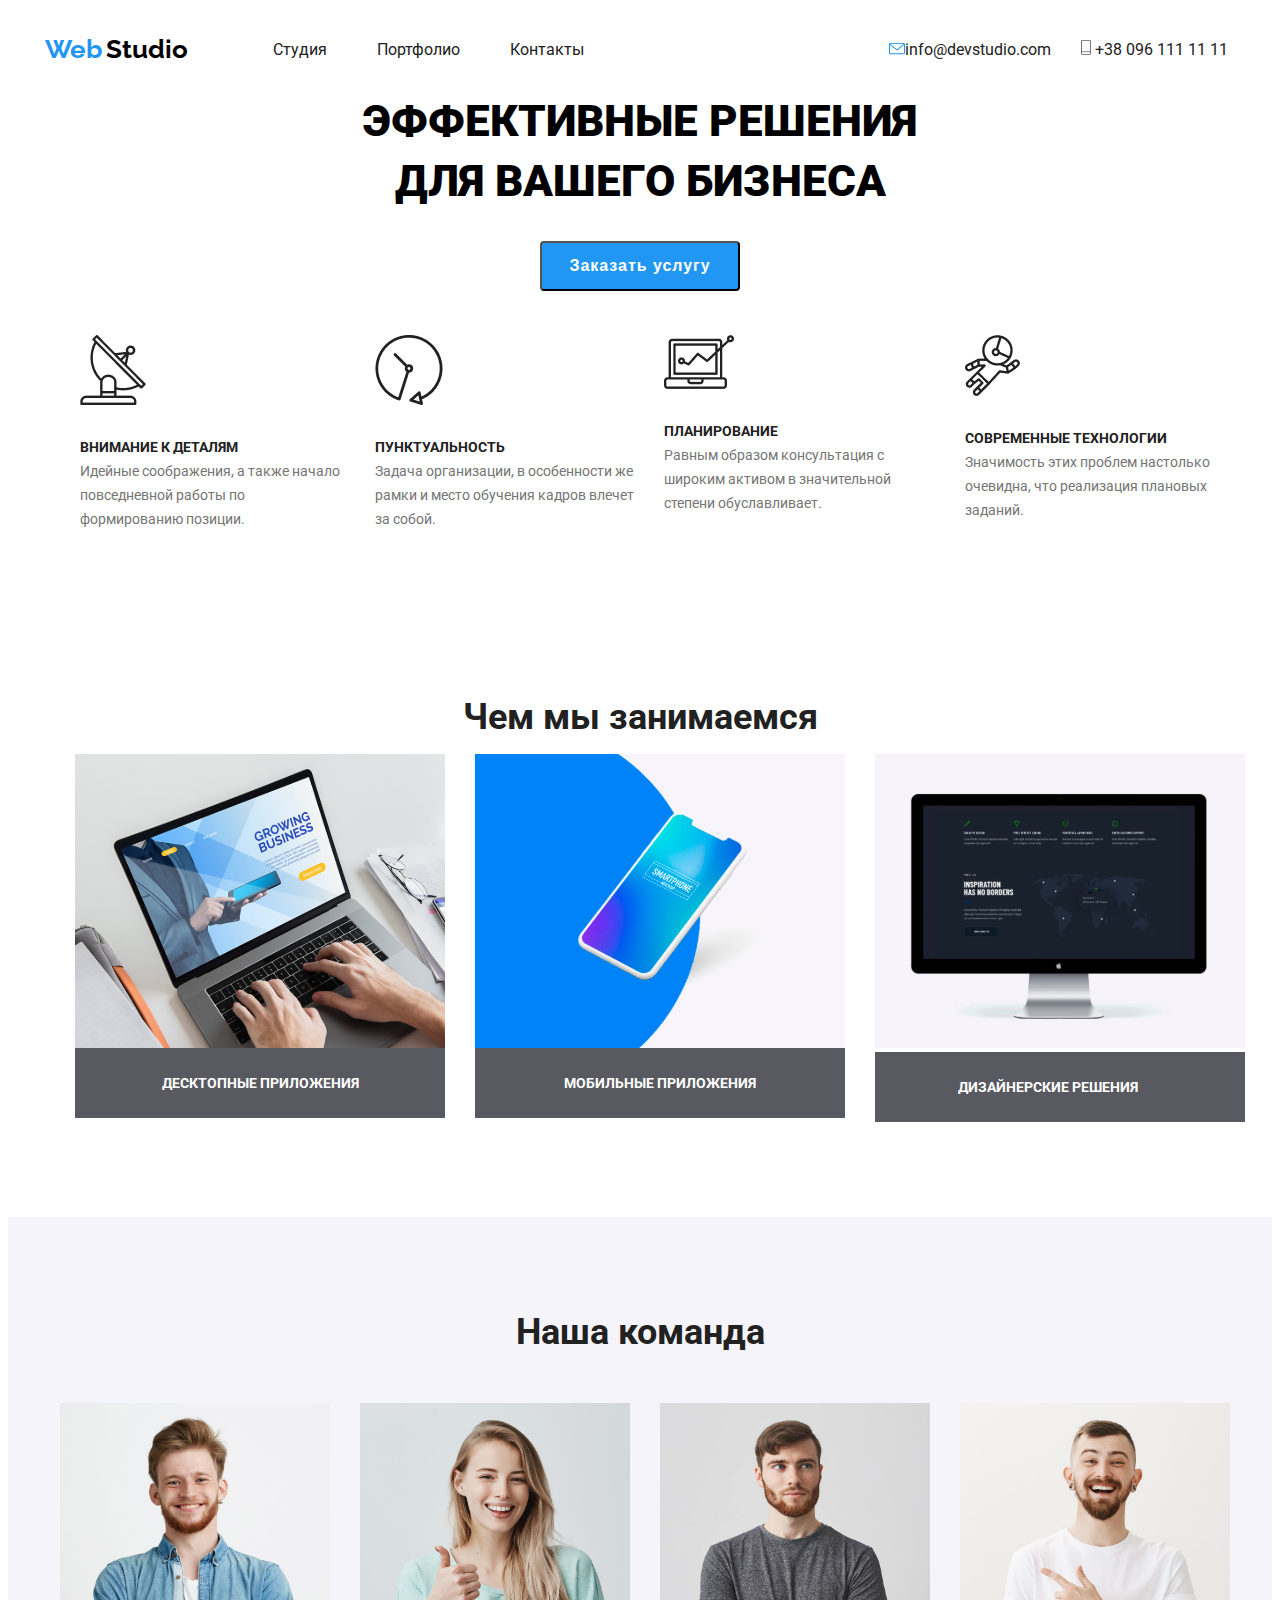
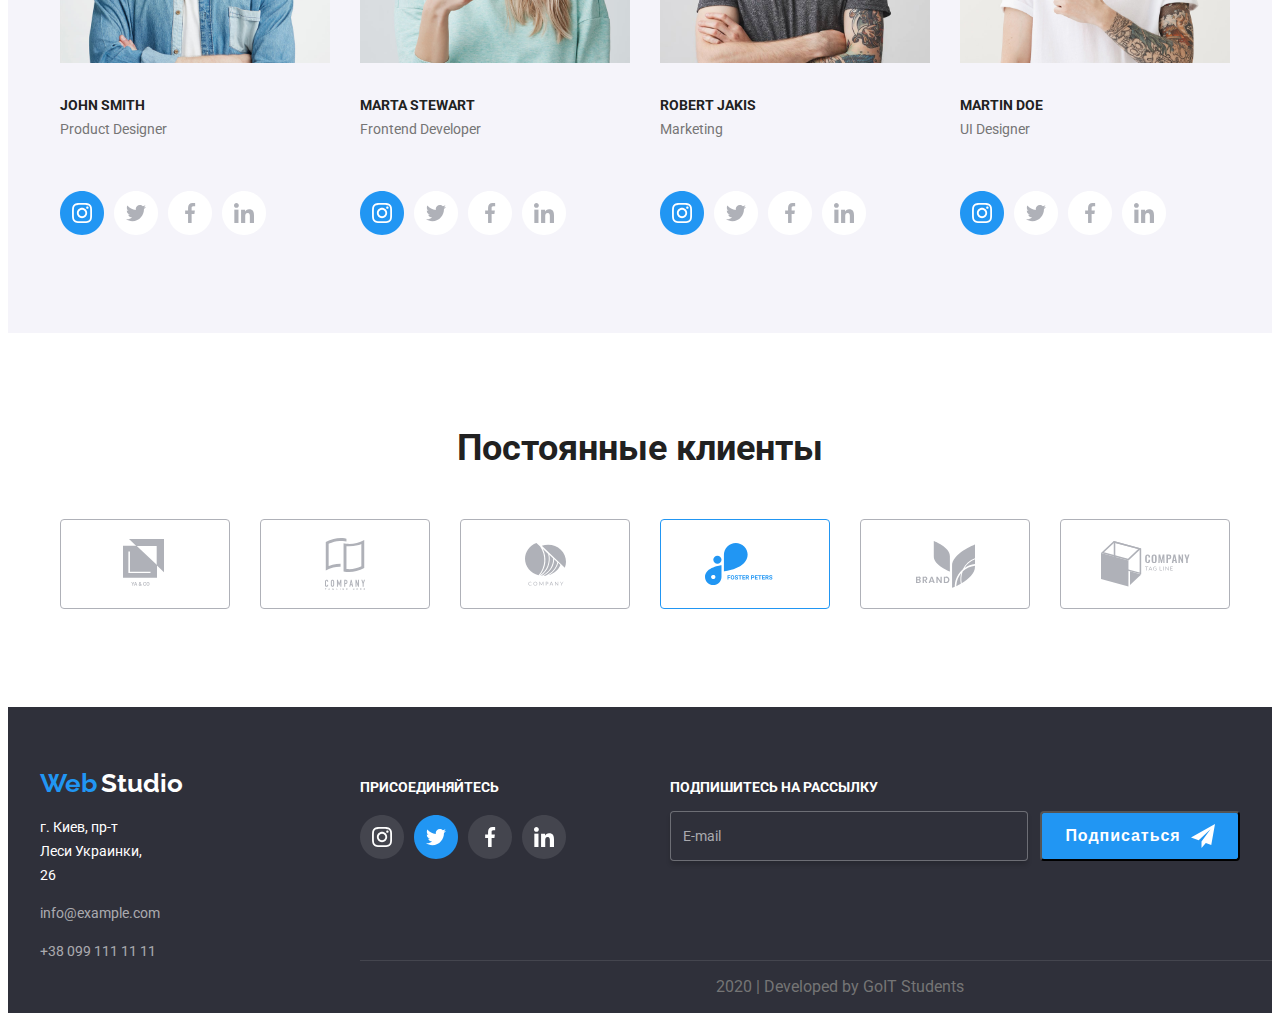
==== commit 8b9757af: "Додала стили портфолио" ====
--- a/index.html
+++ b/index.html
@@ -13,6 +13,7 @@
   <body>
     <main>
       <header>
+
        <div class="container main-nav">
          
           <a href="">
@@ -88,18 +89,18 @@
         <h2 class="submain-title doing">Чем мы занимаемся</h2>
         <ul class="list work">
           <li class="item">
-            <img src="./img/img.svg" alt="ноут" /><a class="name-work" href=""
+            <img class="pictures-work" src="./img/img.svg" alt="ноут" /><a class="name-work" href=""
               >Десктопные приложения</a
             >
           </li>
           <li class="item">
-            <img src="./img/box.svg" alt="телефон" /><a
+            <img class="pictures-work" src="./img/box.svg" alt="телефон" /><a
               class="name-work"
               href=""
               >Мобильные приложения</a
             >
           </li>
-          <li class="item">
+          <li class="pictures-work" class="item">
             <img src="./img/img1.svg" alt="комп" /><a class="name-work" href=""
               >Дизайнерские решения</a
             >
@@ -118,15 +119,15 @@
             <p class="subtitle">Product Designer</p>
             <ul class="list icon">
               <li class="item">
-                <a href=""> <img src="./img/instag.svg" alt="instagram" /></a>
-              </li>
-              <li class="item">
-                <a href=""><img src="./img/messeg.svg" alt="twitter" /></a>
-              </li>
-              <li class="item"><a href="">
-                <img src="./img/facebook.svg" alt="facebook" />
-              </li class="item"></a>
-              <li><a href=""><img src="./img/in.svg" alt="in" /></a></li>
+                <a href=""> <img src="./img/Ellipse5.svg" alt="instagram" /></a>
+              </li>
+              <li class="item">
+                <a href=""><img src="./img/Ellipse7.svg" alt="twitter" /></a>
+              </li>
+              <li class="item"><a href="">
+                  <img src="./img/Ellipse8.svg" alt="facebook" />
+              </li></a>
+              <li class="item"><a href=""><img src="./img/Ellipse6.svg" alt="in" /></a></li>
             </ul>
           </li>
           <li class="item">
@@ -135,15 +136,15 @@
             <p class="subtitle">Frontend Developer</p>
             <ul class="list icon">
               <li class="item">
-                <a href=""> <img src="./img/instag.svg" alt="instagram" /></a>
-              </li>
-              <li class="item">
-                <a href=""><img src="./img/messeg.svg" alt="twitter" /></a>
-              </li>
-              <li class="item"><a href="">
-                  <img src="./img/facebook.svg" alt="facebook" />
-              </li class="item"></a>
-              <li><a href=""><img src="./img/in.svg" alt="in" /></a></li>
+                <a href=""> <img src="./img/Ellipse5.svg" alt="instagram" /></a>
+              </li>
+              <li class="item">
+                <a href=""><img src="./img/Ellipse7.svg" alt="twitter" /></a>
+              </li>
+              <li class="item"><a href="">
+                  <img src="./img/Ellipse8.svg" alt="facebook" />
+              </li></a>
+              <li class="item"><a href=""><img src="./img/Ellipse6.svg" alt="in" /></a></li>
             </ul>
           </li>
           <li class="item">
@@ -152,15 +153,15 @@
             <p class="subtitle">Marketing</p>
             <ul class="list icon">
               <li class="item">
-                <a href=""> <img src="./img/instag.svg" alt="instagram" /></a>
-              </li>
-              <li class="item">
-                <a href=""><img src="./img/messeg.svg" alt="twitter" /></a>
-              </li>
-              <li class="item"><a href="">
-                  <img src="./img/facebook.svg" alt="facebook" />
-              </li class="item"></a>
-              <li><a href=""><img src="./img/in.svg" alt="in" /></a></li>
+                <a href=""> <img src="./img/Ellipse5.svg" alt="instagram" /></a>
+              </li>
+              <li class="item">
+                <a href=""><img src="./img/Ellipse7.svg" alt="twitter" /></a>
+              </li>
+              <li class="item"><a href="">
+                  <img src="./img/Ellipse8.svg" alt="facebook" />
+              </li></a>
+              <li class="item"><a href=""><img src="./img/Ellipse6.svg" alt="in" /></a></li>
             </ul>
           </li>
           <li class="item">
@@ -169,15 +170,15 @@
             <p class="subtitle">UI Designer</p>
             <ul class="list icon">
               <li class="item">
-                <a href=""> <img src="./img/instag.svg" alt="instagram" /></a>
-              </li>
-              <li class="item">
-                <a href=""><img src="./img/messeg.svg" alt="twitter" /></a>
-              </li>
-              <li class="item"><a href="">
-                  <img src="./img/facebook.svg" alt="facebook" />
-              </li></a>
-              <li class="item"><a href=""><img src="./img/in.svg" alt="in" /></a></li>
+                <a href=""> <img src="./img/Ellipse5.svg" alt="instagram" /></a>
+              </li>
+              <li class="item">
+                <a href=""><img src="./img/Ellipse7.svg" alt="twitter" /></a>
+              </li>
+              <li class="item"><a href="">
+                  <img src="./img/Ellipse8.svg" alt="facebook" />
+              </li></a>
+              <li class="item"><a href=""><img src="./img/Ellipse6.svg" alt="in" /></a></li>
             </ul>
           </li>
         </ul>
@@ -192,45 +193,27 @@
         <ul class="list klient"> 
           <li class="item">
             <a href=""
-              ><img src="./img/Rectangle9.svg" alt="рамка" /><img
-                src="./img/logo1.svg"
-                alt="логотип"
-            /></a>
-          </li>
-          <li class="item">
-            <a href=""
-              ><img src="./img/Rectangle9.svg" alt="рамка" /><img
-                src="./img/logо2.svg"
-                alt="логотип"
-            /></a>
-          </li>
-          <li class="item">
-            <a href=""
-              ><img src="./img/Rectangle9.svg" alt="рамка" /><img
-                src="./img/logo3.svg"
-                alt="логотип"
-            /></a>
-          </li>
-          <li class="item">
-            <a href=""
-              ><img src="./img/Rectangle9.svg" alt="рамка" /><img
-                src="./img/logo4.svg"
-                alt="логотип"
-            /></a>
-          </li>
-          <li class="item">
-            <a href=""
-              ><img src="./img/Rectangle9.svg" alt="рамка" /><img
-                src="./img/logo5.svg"
-                alt="логотип"
-            /></a>
-          </li>
-          <li class="item">
-            <a href=""
-              ><img src="./img/Rectangle9.svg" alt="рамка" /><img
-                src="./img/logo6.svg"
-                alt="логотип"
-            /></a>
+              ><img src="./img/Client1.svg" alt="logo" /></a>
+          </li>
+          <li class="item">
+            <a  href=""
+              ><img src="./img/Client2.svg" alt="logo" /></a>
+          </li>
+          <li class="item">
+            <a href=""
+              ><img src="./img/Client3.svg" alt="logo" /></a>
+          </li>
+          <li class="item">
+            <a href=""
+              ><img src="./img/Client4.svg" alt="logo" /></a>
+          </li>
+          <li class="item">
+            <a href=""
+              ><img src="./img/Client5.svg" alt="logo" /></a>
+          </li>
+          <li class="item">
+            <a href=""
+              ><img src="./img/Client6.svg" alt="logo" /></a>
           </li>
         </ul>
         </div>
@@ -240,62 +223,56 @@
     <!--Footer-->
     <footer class="page-footer">
       <div class="container footer">
-       <div>
-       <p>
-          <a href="">
-          <span class="logo-web">Web</span>
-          <span class="title-logo-white">Studio</span></a>
-        </p>
-        <ul class="list contact">
-          <li><p class="adress">г. Киев, пр-т Леси Украинки, 26</p></li>
-          <li><p class="unique">info@example.com</p></li>
-          <li><p class="unique"> +38 099 111 11 11</p></li>
-        </ul>
+       <div class="footer-logo">
+         <p>
+            <a href="">
+           <span class="logo-web">Web</span>
+           <span class="title-logo-white">Studio</span></a>
+         </p>
+         <ul class="list contact">
+           <li><p class="adress">г. Киев, пр-т Леси Украинки, 26</p></li>
+           <li><p class="unique">info@example.com</p></li>
+           <li><p class="unique"> +38 099 111 11 11</p></li>
+         </ul>
        </div>
        
 
        <div class="join-in">
-        <p class="title-white">Присоединяйтесь</p>
-        
-        <ul class="list list-join">
-          <li class="item">
-            <a href=""><img src="./img/instag.svg" alt="instagram" /></a>
-          </li>
-          <li class="item">
-            <a href=""><img src="./img/messeg.svg" alt="twitter" /></a>
-          </li>
-          <li class="item">
-            <a href=""><img src="./img/facebook.svg" alt="facebook" /></a>
-          </li>
-          <li class="item">
-            <a href=""><img src="./img/in.svg" alt="in" /></a>
-          </li>
-        </ul>
+         <p class="title-white">Присоединяйтесь</p>
+         <ul class="list list-join">
+           <li class="item">
+             <a href=""><img src="./img/Ellipse.svg" alt="instagram" /></a>
+           </li>
+           <li class="item">
+             <a href=""><img src="./img/Ellipse2.svg" alt="twitter" /></a>
+           </li>
+           <li class="item">
+             <a href=""><img src="./img/Ellipse3.svg" alt="facebook" /></a>
+           </li>
+           <li class="item">
+             <a href=""><img src="./img/Ellipse4.svg" alt="in" /></a>
+           </li>
+         </ul>
        </div>
 
        <div class="mail">
-        <p class="title-white">Подпишитесь на рассылку</p>
-        <ul class="list list-mail">
-          <li>
-            <p class="unique">E-mail</p>
-          </li>
-          <li>
-            <button class="frame-button"><a class="button" href="">Подписаться</a></button>
-          </li>
-        </ul>
+         <p class="title-white">Подпишитесь на рассылку</p>
+         <ul class="list list-mail">
+           <li>
+             <p class="unique email">E-mail</p>
+           </li>
+           <li>
+             <button class="frame-button"><a class="button" href="">Подписаться<img class="icon-img" src="./img/iconsend2.svg"></a></button>
+           </li>
+         </ul>
        </div>
-      </div>
-      
-      <p>2020 | Developed by GoIT Students</p>
-      
-      
-    </footer>
+       
+     </div>
+    <div class="container">
+     <div class="line">
+       <p class="developed">2020 | Developed by GoIT Students</p>
+     </div>
+    </div>
+   </footer>
   </body>
-
-
-  
-
-
-
-  </footer>
 </html>
--- a/css/styles.css
+++ b/css/styles.css
@@ -83,6 +83,10 @@
   padding-bottom: 94px;
 }
 
+.list.worker .item {
+  margin-right: 30px;
+}
+
 .list.icon .item {
   margin-right: 10px;
 }
@@ -151,6 +155,8 @@
 }
 
 .button {
+  display: flex;
+  justify-content: center;
   color: var(--accent-color);
   font-weight: 700;
   font-size: 16px;
@@ -161,6 +167,8 @@
 .frame-button {
   background: #2196f3;
   border-radius: 4px;
+  width: 200px;
+  height: 50px;
 }
 
 .title {
@@ -213,14 +221,34 @@
   margin-top: 0px;
   margin-bottom: 0px;
 }
+
+.list.work .item {
+  margin-right: 30px;
+  text-align: center;
+}
 .name-work {
-  color: var(--accent-color);
+  display: block;
+  align-items: center;
+
+  padding: 27px 83px;
+
+  color: var(--accent-color);
+  background-color: rgba(47, 48, 58, 0.8);
   font-weight: 700;
   font-size: 14px;
   line-height: 16px;
-  text-align: center;
+
   letter-spacing: 1.14;
   text-transform: uppercase;
+
+  width: 370px;
+  height: 70px;
+}
+
+.pictures-work {
+  display: block;
+  max-width: 100%;
+  height: auto;
 }
 
 .title-white {
@@ -234,11 +262,14 @@
 
 .join-in {
   padding-top: 10px;
-  padding-right: 94px;
+  padding-right: 0px;
 }
 
 .list.list-join {
   display: flex;
+  padding-left: 0px;
+  margin-top: 20px;
+  margin-bottom: 0px;
 }
 
 .list.list-join .item {
@@ -246,8 +277,9 @@
 }
 
 .mail {
-  padding-right: 215px;
+  padding-right: 0px;
   padding-top: 10px;
+  margin-left: 94px;
 }
 
 .list-mail {
@@ -265,6 +297,20 @@
   background-color: #2f303a;
 }
 
+.unique.email {
+  display: flex;
+  align-items: center;
+  width: 358px;
+  height: 50px;
+  border: 1px solid rgba(255, 255, 255, 0.3);
+  box-sizing: border-box;
+  box-shadow: 0px 4px 4px rgba(0, 0, 0, 0.15);
+  border-radius: 4px;
+  margin-top: 0px;
+  margin-right: 12px;
+  padding-left: 12px;
+}
+
 .nav-site {
   font-weight: 500;
   font-size: 14px;
@@ -275,9 +321,31 @@
 .container {
   margin-left: auto;
   margin-right: auto;
-  outline: 1px solid red;
-
-  width: 1240px;
+
+  width: 1230px;
+  padding-left: 15px;
+  padding-right: 15px;
+}
+
+.list.container {
+  display: flex;
+  margin-top: 94px;
+  margin-bottom: 0px;
+  justify-content: center;
+  padding-left: 400px;
+  padding-right: 400px;
+}
+
+.list .button-port {
+  margin-left: 8px;
+  background-color: #f5f4fa;
+  border-radius: 4px;
+}
+
+.list .button-port:hover,
+.list .button-port:focus {
+  color: var(--accent-color);
+  background-color: var(--primary-text-color);
 }
 
 .main-nav {
@@ -296,7 +364,7 @@
   margin-left: 0px;
   padding-left: 0px;
   margin-top: 8px;
-  margin-bottom: 88px;
+  margin-bottom: 0px;
 }
 
 .list.advantages .item {
@@ -308,18 +376,10 @@
   justify-content: center;
 }
 
-.list.work .item {
-  margin-right: 30px;
-}
-
 .list.worker {
   display: flex;
   justify-content: center;
   margin-top: 50px;
-}
-
-.list.worker .item {
-  margin-right: 30px;
 }
 
 .title-logo-white {
@@ -341,11 +401,17 @@
 }
 
 .button-port {
-  color: var(--title-text-color);
+  display: flex;
+  color: #212121;
   font-weight: bold;
   font-size: 16px;
   line-height: 26px;
   letter-spacing: 1.6;
+  width: 145px;
+  height: 38px;
+
+  justify-content: center;
+  padding: 6px 22px;
 }
 
 .title-port {
@@ -367,6 +433,10 @@
 .container.footer {
   display: flex;
 
+  justify-content: space-between;
+  align-items: baseline;
+  height: 253px;
+
   margin-top: 94px;
   margin-bottom: 0px;
   padding-top: 45px;
@@ -377,6 +447,58 @@
 }
 
 .footer-logo {
-  padding-top: 45px;
+  margin-right: 0px;
+  padding-top: 0px;
   padding-bottom: 0px;
 }
+
+.icon-img {
+  margin-left: 10px;
+}
+
+.developed {
+  display: block;
+  text-align: center;
+  color: var(--main-text);
+
+  padding-bottom: 17px;
+
+  margin-bottom: 0px;
+}
+
+.line {
+  width: 1170px;
+  border-top: 1px solid rgba(255, 255, 255, 0.1);
+  margin-left: 215px;
+  margin-right: 215px;
+
+  padding-top: 0px;
+  margin-bottom: 0px;
+}
+
+.list.flex-container {
+  display: flex;
+  flex-wrap: wrap;
+  width: 1230;
+  padding-left: 15px;
+  padding-right: 15px;
+
+  margin-left: 0px;
+  margin-right: 0px;
+  margin-top: 34px;
+  margin-bottom: 0px;
+}
+
+.flex-container .item {
+  width: calc((100% - 60px) / 3);
+  margin-right: 30px;
+}
+
+.flex-container .item:nth-child(3n) {
+  margin-right: 0px;
+}
+
+.item .subtitle {
+  margin-top: 4px;
+  margin-bottom: 50px;
+}
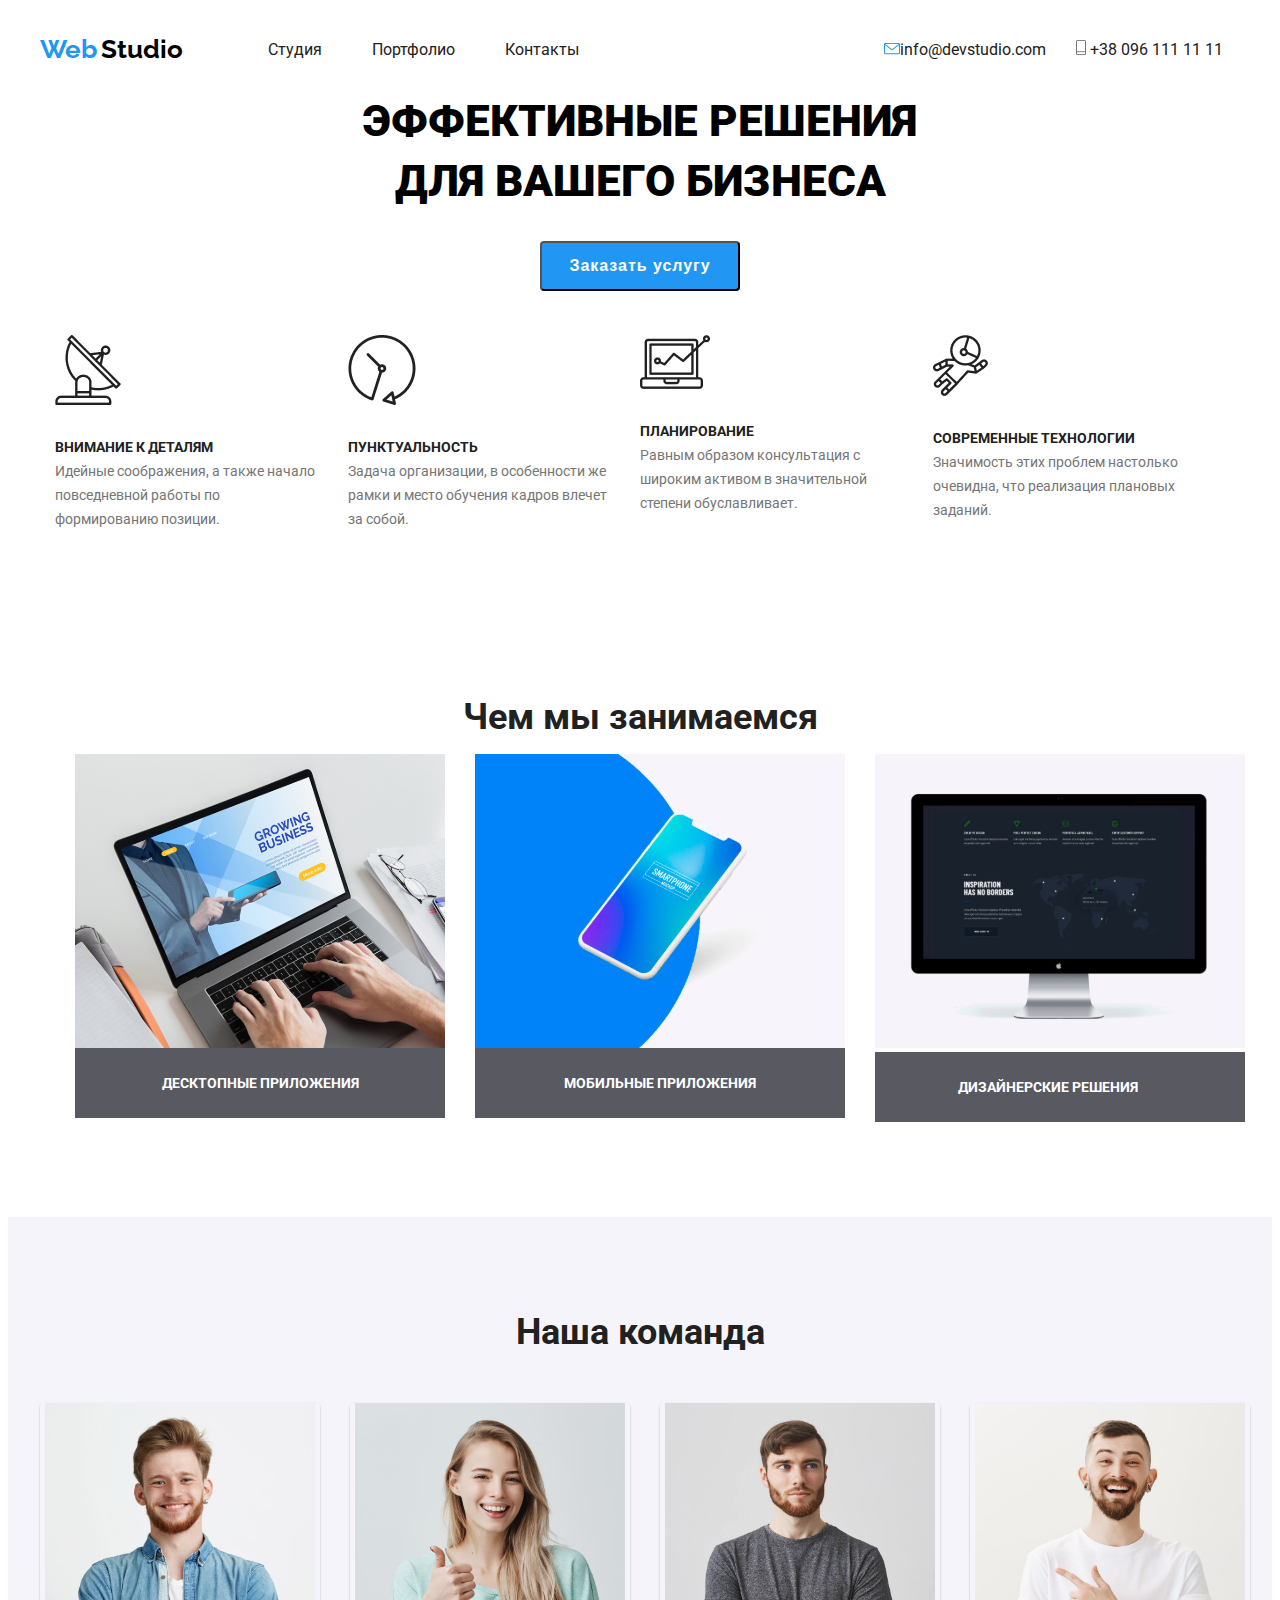
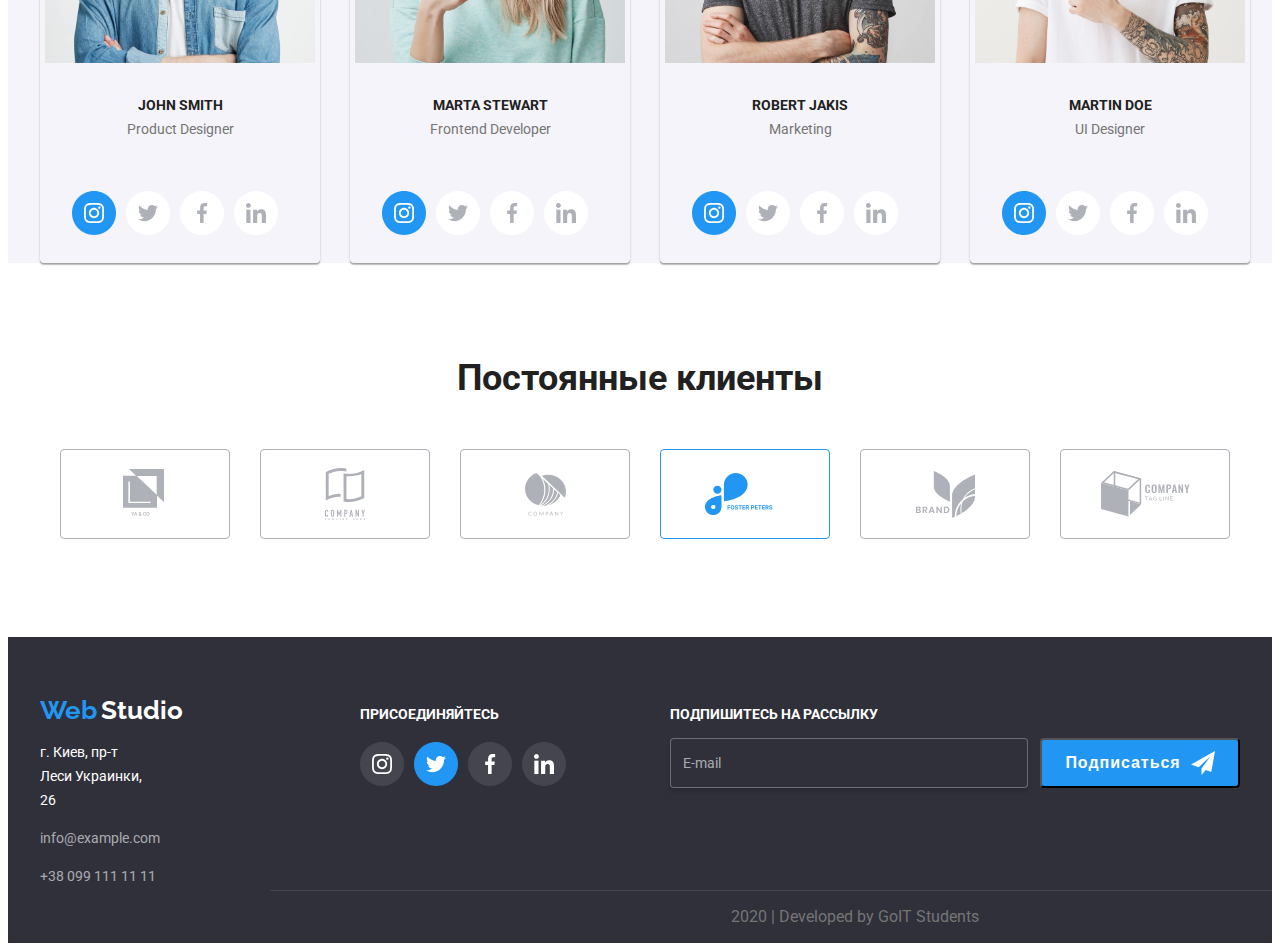
==== commit 1efc8ea5: "исправила ошибки" ====
--- a/index.html
+++ b/index.html
@@ -113,7 +113,7 @@
         <div class="container">
         <h2 class="submain-title team">Наша команда</h2>
         <ul class="list worker">
-          <li class="item">
+          <li class="worker item">
             <img src="./img/img2.svg" alt="Джон Смит" />
             <h3 class="title">John Smith</h3>
             <p class="subtitle">Product Designer</p>
@@ -130,7 +130,7 @@
               <li class="item"><a href=""><img src="./img/Ellipse6.svg" alt="in" /></a></li>
             </ul>
           </li>
-          <li class="item">
+          <li class=" worker item">
             <img src="./img/img3.svg" alt="Марта Стеварт" />
             <h3 class="title">Marta Stewart</h3>
             <p class="subtitle">Frontend Developer</p>
@@ -147,7 +147,7 @@
               <li class="item"><a href=""><img src="./img/Ellipse6.svg" alt="in" /></a></li>
             </ul>
           </li>
-          <li class="item">
+          <li class="worker item">
             <img src="./img/img4.svg" alt="Роберт Джекис" />
             <h3 class="title">Robert Jakis</h3>
             <p class="subtitle">Marketing</p>
@@ -164,7 +164,7 @@
               <li class="item"><a href=""><img src="./img/Ellipse6.svg" alt="in" /></a></li>
             </ul>
           </li>
-          <li class="item">
+          <li class=" worker item">
             <img src="./img/img5.svg" alt="Мартин До" />
             <h3 class="title">Martin Doe</h3>
             <p class="subtitle">UI Designer</p>
@@ -224,7 +224,7 @@
     <footer class="page-footer">
       <div class="container footer">
        <div class="footer-logo">
-         <p>
+         <p class="studio">
             <a href="">
            <span class="logo-web">Web</span>
            <span class="title-logo-white">Studio</span></a>
--- a/css/styles.css
+++ b/css/styles.css
@@ -80,11 +80,18 @@
 
   display: flex;
   padding-left: 0px;
-  padding-bottom: 94px;
-}
-
-.list.worker .item {
+  padding-bottom: 24px;
+  padding-left: 32px;
+  padding-right: 32px;
+}
+
+.worker.item {
   margin-right: 30px;
+  box-shadow: 0px 2px 1px rgba(0, 0, 0, 0.2), 0px 1px 1px rgba(0, 0, 0, 0.14),
+    0px 1px 3px rgba(0, 0, 0, 0.12);
+
+  border-radius: 4px;
+  text-align: center;
 }
 
 .list.icon .item {
@@ -322,7 +329,7 @@
   margin-left: auto;
   margin-right: auto;
 
-  width: 1230px;
+  width: 1200px;
   padding-left: 15px;
   padding-right: 15px;
 }
@@ -351,24 +358,32 @@
 .main-nav {
   display: flex;
   align-items: center;
-  padding-left: 20px;
-  padding-right: 20px;
+  padding-left: 0px;
+  padding-right: 0px;
 }
 
 .advantages {
   display: flex;
   justify-content: center;
+  padding-left: 0px;
 }
 
 .list.contact {
+  display: block;
+
   margin-left: 0px;
   padding-left: 0px;
-  margin-top: 8px;
+  margin-top: 10px;
   margin-bottom: 0px;
 }
 
 .list.advantages .item {
+  flex-basis: 270px;
   margin-right: 30px;
+}
+
+.list.advantages .item :last-of-type {
+  margin-right: 0px;
 }
 
 .list.work {
@@ -440,6 +455,8 @@
   margin-top: 94px;
   margin-bottom: 0px;
   padding-top: 45px;
+  padding-left: 0px;
+  padding-right: 0px;
 }
 
 .page-footer {
@@ -450,6 +467,11 @@
   margin-right: 0px;
   padding-top: 0px;
   padding-bottom: 0px;
+}
+
+.studio {
+  margin-bottom: 0px;
+  margin-top: 0px;
 }
 
 .icon-img {
